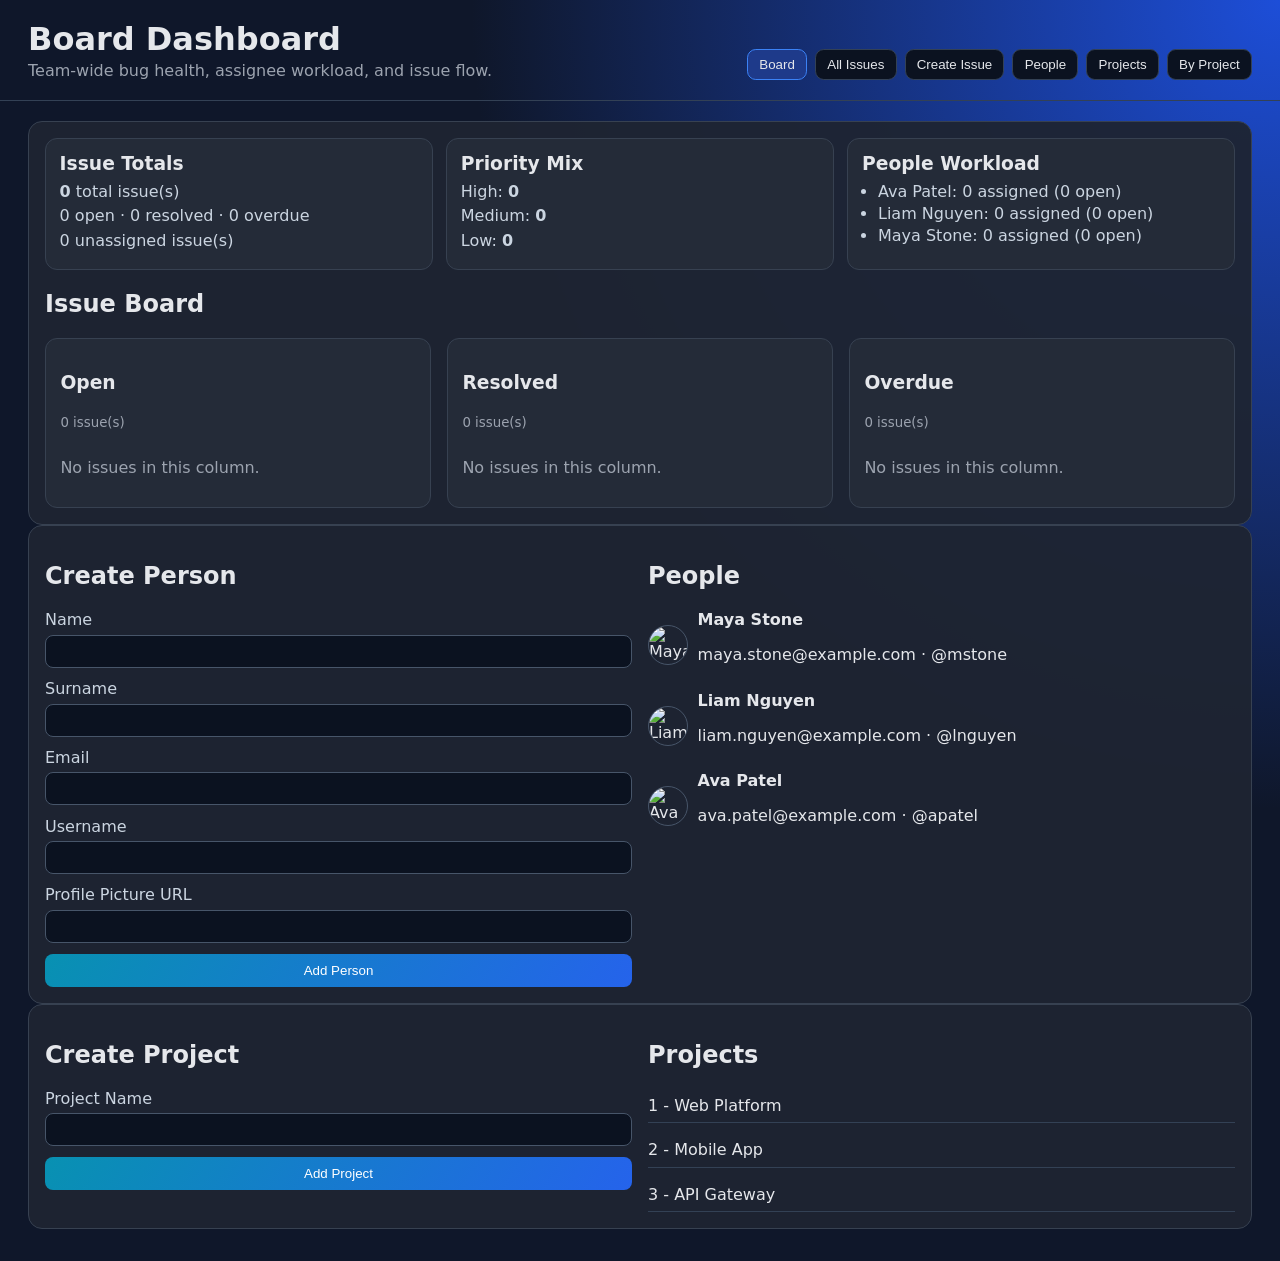
==== index.html @ 68befb99 "Make top bar and board content tab-specific" ====
<!doctype html>
<html lang="en">
<head>
  <meta charset="UTF-8" />
  <meta name="viewport" content="width=device-width, initial-scale=1.0" />
  <title>Kanban Bug Tracker</title>
  <link rel="stylesheet" href="styles.css" />
</head>
<body>
  <header class="topbar">
    <div class="topbar-copy">
      <h1 id="topbarTitle">Board Dashboard</h1>
      <p id="topbarDescription">Team-wide bug health, assignee workload, and issue flow.</p>
    </div>
    <nav>
      <button class="tab-btn active" data-tab="board">Board</button>
      <button class="tab-btn" data-tab="issues">All Issues</button>
      <button class="tab-btn" data-tab="create-issue">Create Issue</button>
      <button class="tab-btn" data-tab="people">People</button>
      <button class="tab-btn" data-tab="projects">Projects</button>
      <button class="tab-btn" data-tab="report">By Project</button>
    </nav>
  </header>

  <main>
    <section id="board" class="tab panel active">
      <div id="boardSummary" class="dashboard-grid"></div>
      <h2>Issue Board</h2>
      <div class="board" id="boardColumns"></div>
    </section>

    <section id="issues" class="tab panel">
      <h2>All Issues</h2>
      <div class="table-wrap">
        <table>
          <thead>
            <tr>
              <th>ID</th><th>Summary</th><th>Project</th><th>Assignee</th><th>Status</th><th>Priority</th><th>Identified</th><th>Actions</th>
            </tr>
          </thead>
          <tbody id="issuesTableBody"></tbody>
        </table>
      </div>
    </section>

    <section id="create-issue" class="tab panel">
      <h2 id="issueFormTitle">Create Issue</h2>
      <form id="issueForm" class="form-grid"></form>
    </section>

    <section id="issue-detail" class="tab panel">
      <div class="row-between">
        <h2>Issue Detail</h2>
        <button id="detailEditBtn">Edit Issue</button>
      </div>
      <dl id="issueDetail" class="details"></dl>
    </section>

    <section id="people" class="tab panel split">
      <div>
        <h2>Create Person</h2>
        <form id="personForm" class="form-grid">
          <label>Name <input name="name" required /></label>
          <label>Surname <input name="surname" required /></label>
          <label>Email <input type="email" name="email" required /></label>
          <label>Username <input name="username" required /></label>
          <label>Profile Picture URL <input name="profilePictureUrl" /></label>
          <button type="submit">Add Person</button>
        </form>
      </div>
      <div>
        <h2>People</h2>
        <ul id="peopleList" class="list"></ul>
      </div>
    </section>

    <section id="projects" class="tab panel split">
      <div>
        <h2>Create Project</h2>
        <form id="projectForm" class="form-grid">
          <label>Project Name <input name="name" required /></label>
          <button type="submit">Add Project</button>
        </form>
      </div>
      <div>
        <h2>Projects</h2>
        <ul id="projectList" class="list plain"></ul>
      </div>
    </section>

    <section id="report" class="tab panel">
      <h2>All Issues by Project</h2>
      <div class="table-wrap">
        <table>
          <thead><tr><th>Project</th><th>Issue Count</th></tr></thead>
          <tbody id="projectReportBody"></tbody>
        </table>
      </div>
    </section>
  </main>

  <script src="app.js"></script>
</body>
</html>
---- styles.css ----
:root {
  --bg: #0f172a;
  --panel: #111827;
  --card: #1f2937;
  --text: #e5e7eb;
  --muted: #9ca3af;
}

* { box-sizing: border-box; }
body {
  margin: 0;
  color: var(--text);
  font-family: Inter, ui-sans-serif, system-ui, -apple-system, sans-serif;
  background: radial-gradient(circle at top right, #1d4ed8, var(--bg) 45%);
}

.topbar {
  display: flex;
  justify-content: space-between;
  gap: 1rem;
  align-items: end;
  padding: 1.25rem 1.75rem;
  border-bottom: 1px solid #334155;
}
.topbar h1 { margin: 0; }
.topbar p { margin: .2rem 0 0; color: var(--muted); }
.topbar-copy { min-height: 60px; }

nav { display: flex; gap: .5rem; flex-wrap: wrap; }
.tab-btn {
  background: #0b1220;
  color: var(--text);
  border: 1px solid #334155;
  border-radius: .55rem;
  padding: .45rem .7rem;
  cursor: pointer;
}
.tab-btn.active { background: #1e3a8a; border-color: #3b82f6; }

main { padding: 1.25rem 1.75rem 2rem; }
.panel {
  display: none;
  background: color-mix(in srgb, var(--panel) 90%, white 5%);
  border: 1px solid #374151;
  border-radius: 14px;
  padding: 1rem;
}
.panel.active { display: block; }

.board {
  display: grid;
  grid-template-columns: repeat(auto-fit, minmax(290px, 1fr));
  gap: 1rem;
}
.dashboard-grid {
  display: grid;
  grid-template-columns: repeat(auto-fit, minmax(250px, 1fr));
  gap: .85rem;
  margin-bottom: 1rem;
}
.dashboard-card {
  background: color-mix(in srgb, var(--panel) 86%, white 8%);
  border: 1px solid #374151;
  border-radius: 12px;
  padding: .85rem;
}
.dashboard-card h3 { margin: 0 0 .5rem; }
.dashboard-card p { margin: .35rem 0; color: #cbd5e1; }
.dashboard-list {
  margin: 0;
  padding-left: 1rem;
  display: grid;
  gap: .2rem;
  color: #cbd5e1;
}
.column {
  background: color-mix(in srgb, var(--panel) 86%, white 8%);
  border: 1px solid #374151;
  border-radius: 12px;
  padding: .9rem;
}
.cards { display: grid; gap: .65rem; margin-top: .7rem; }
.card {
  background: var(--card);
  border: 1px solid #374151;
  border-radius: 10px;
  padding: .65rem;
}
.card h4 { margin: .3rem 0 .45rem; }
.priority { font-size: .75rem; font-weight: 700; letter-spacing: .03em; }
.priority.high { color: #fb7185; }
.priority.medium { color: #facc15; }
.priority.low { color: #4ade80; }

.row-between { display: flex; justify-content: space-between; align-items: center; gap: .75rem; }
button {
  background: linear-gradient(120deg, #0891b2, #2563eb);
  color: white;
  border: 0;
  border-radius: 8px;
  padding: .55rem .85rem;
  cursor: pointer;
}

.form-grid { display: grid; gap: .7rem; }
label { display: grid; gap: .35rem; color: #cbd5e1; }
input, select, textarea {
  width: 100%;
  border-radius: 8px;
  border: 1px solid #475569;
  background: #0b1220;
  color: var(--text);
  padding: .5rem .6rem;
}
textarea { min-height: 90px; }

.table-wrap { overflow: auto; }
table { width: 100%; border-collapse: collapse; min-width: 780px; }
th, td { border-bottom: 1px solid #334155; text-align: left; padding: .55rem .25rem; }
.table-actions { display: flex; gap: .4rem; }
.table-actions button { padding: .35rem .55rem; font-size: .85rem; }

.split { display: grid; grid-template-columns: 1fr 1fr; gap: 1rem; }
.list { list-style: none; margin: 0; padding: 0; display: grid; gap: .65rem; }
.list li { display: flex; align-items: center; gap: .6rem; }
.list img { width: 40px; height: 40px; border-radius: 50%; object-fit: cover; border: 1px solid #475569; }
.list.plain li { border-bottom: 1px solid #334155; padding: .45rem 0; }

.details { display: grid; grid-template-columns: 230px 1fr; gap: .5rem .85rem; }
.details dt { color: var(--muted); }
.details dd { margin: 0; }

@media (max-width: 900px) {
  .split, .details { grid-template-columns: 1fr; }
  .topbar { flex-direction: column; align-items: start; }
}
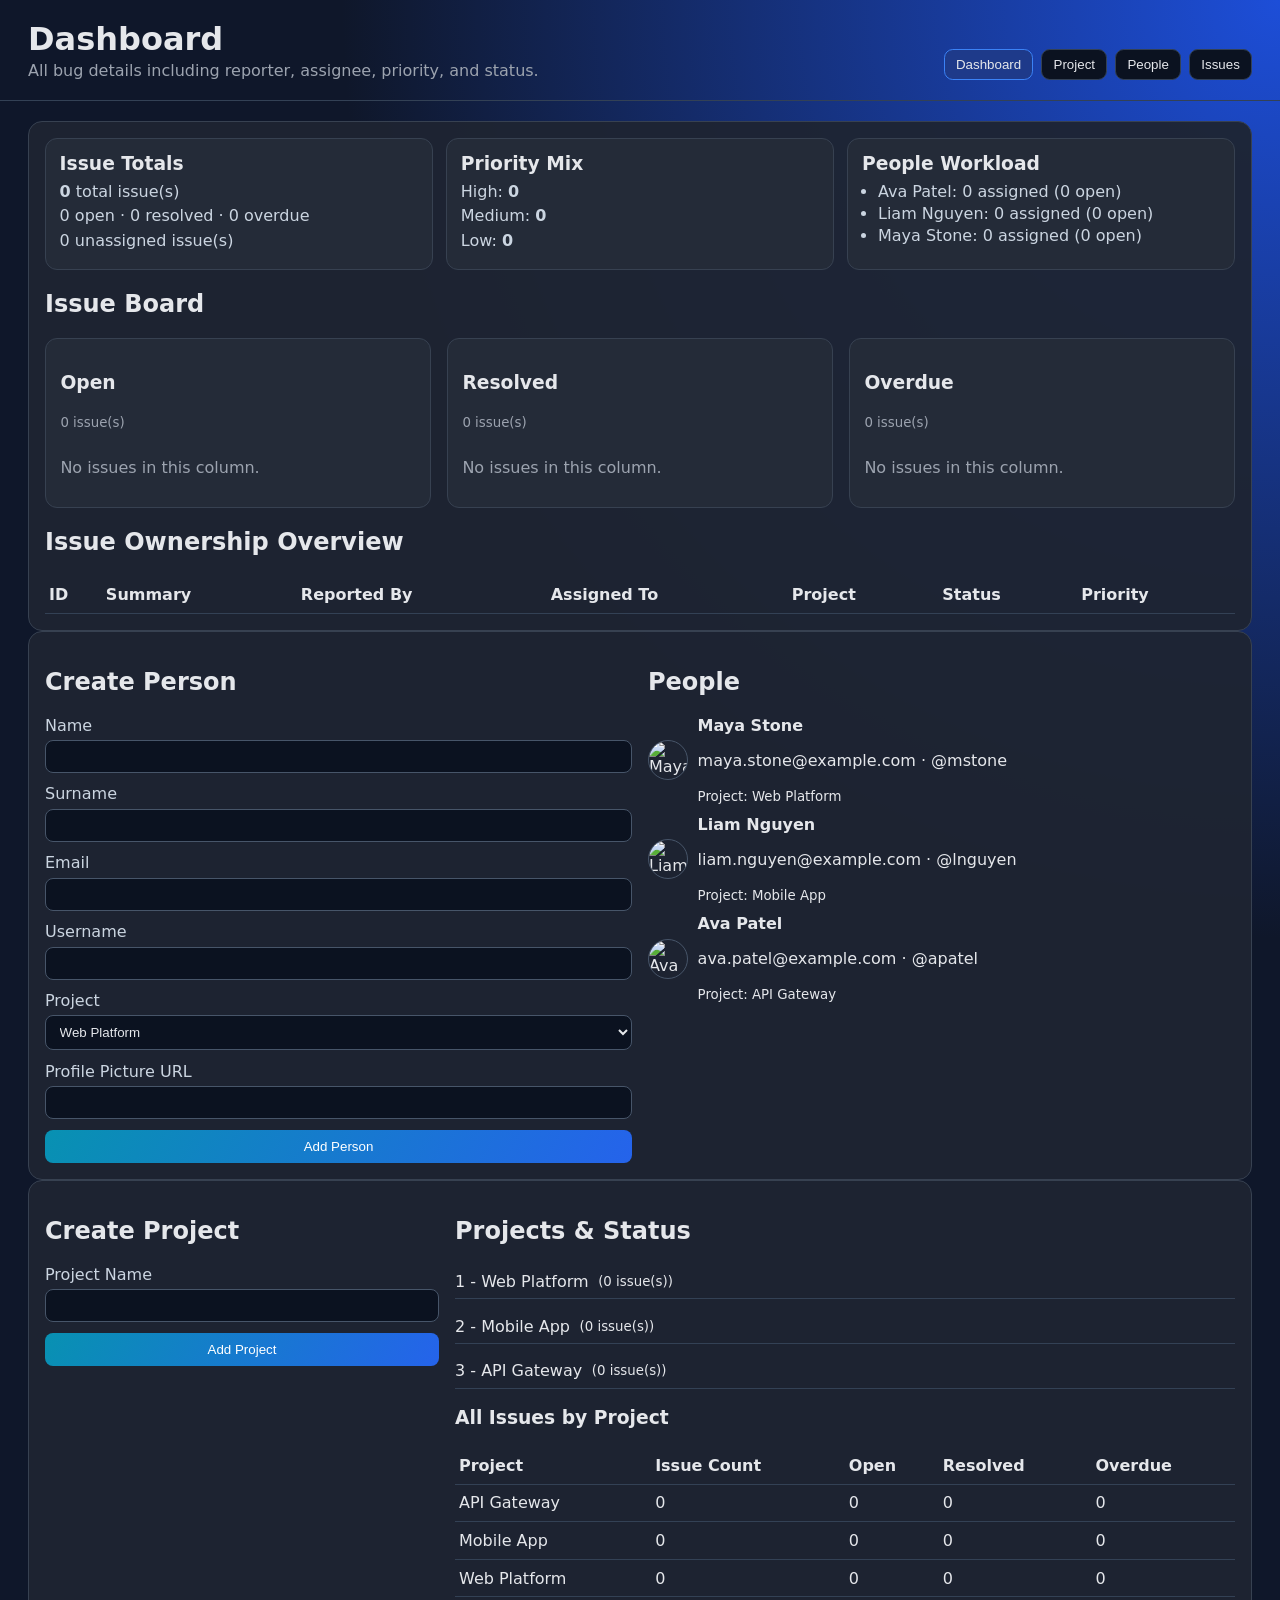
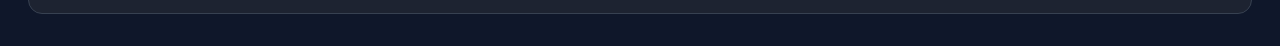
==== commit 887de94d: "Reorganize top navigation into dashboard/project/people/issues views" ====
--- a/index.html
+++ b/index.html
@@ -9,51 +9,64 @@
 <body>
   <header class="topbar">
     <div class="topbar-copy">
-      <h1 id="topbarTitle">Board Dashboard</h1>
-      <p id="topbarDescription">Team-wide bug health, assignee workload, and issue flow.</p>
+      <h1 id="topbarTitle">Dashboard</h1>
+      <p id="topbarDescription">All bug details including reporter, assignee, priority, and status.</p>
     </div>
     <nav>
-      <button class="tab-btn active" data-tab="board">Board</button>
-      <button class="tab-btn" data-tab="issues">All Issues</button>
-      <button class="tab-btn" data-tab="create-issue">Create Issue</button>
+      <button class="tab-btn active" data-tab="dashboard">Dashboard</button>
+      <button class="tab-btn" data-tab="project">Project</button>
       <button class="tab-btn" data-tab="people">People</button>
-      <button class="tab-btn" data-tab="projects">Projects</button>
-      <button class="tab-btn" data-tab="report">By Project</button>
+      <button class="tab-btn" data-tab="issues">Issues</button>
     </nav>
   </header>
 
   <main>
-    <section id="board" class="tab panel active">
+    <section id="dashboard" class="tab panel active">
       <div id="boardSummary" class="dashboard-grid"></div>
       <h2>Issue Board</h2>
       <div class="board" id="boardColumns"></div>
-    </section>
-
-    <section id="issues" class="tab panel">
-      <h2>All Issues</h2>
+      <h2>Issue Ownership Overview</h2>
       <div class="table-wrap">
         <table>
           <thead>
             <tr>
-              <th>ID</th><th>Summary</th><th>Project</th><th>Assignee</th><th>Status</th><th>Priority</th><th>Identified</th><th>Actions</th>
+              <th>ID</th><th>Summary</th><th>Reported By</th><th>Assigned To</th><th>Project</th><th>Status</th><th>Priority</th>
+            </tr>
+          </thead>
+          <tbody id="dashboardIssueBody"></tbody>
+        </table>
+      </div>
+    </section>
+
+    <section id="issues" class="tab panel">
+      <div class="row-between">
+        <h2>Issues</h2>
+        <button id="createIssueBtn" type="button">Create New Issue</button>
+      </div>
+      <div id="issueAnalytics" class="dashboard-grid"></div>
+      <div class="table-wrap">
+        <table>
+          <thead>
+            <tr>
+              <th>ID</th><th>Summary</th><th>Reported By</th><th>Project</th><th>Assignee</th><th>Status</th><th>Priority</th><th>Identified</th><th>Actions</th>
             </tr>
           </thead>
           <tbody id="issuesTableBody"></tbody>
         </table>
       </div>
-    </section>
-
-    <section id="create-issue" class="tab panel">
-      <h2 id="issueFormTitle">Create Issue</h2>
-      <form id="issueForm" class="form-grid"></form>
-    </section>
-
-    <section id="issue-detail" class="tab panel">
-      <div class="row-between">
-        <h2>Issue Detail</h2>
-        <button id="detailEditBtn">Edit Issue</button>
+      <div class="split" style="margin-top:1rem;">
+        <div>
+          <h3 id="issueFormTitle">Create Issue</h3>
+          <form id="issueForm" class="form-grid"></form>
+        </div>
+        <div>
+          <div class="row-between">
+            <h3>Issue Detail</h3>
+            <button id="detailEditBtn" type="button">Edit Issue</button>
+          </div>
+          <dl id="issueDetail" class="details"></dl>
+        </div>
       </div>
-      <dl id="issueDetail" class="details"></dl>
     </section>
 
     <section id="people" class="tab panel split">
@@ -64,6 +77,9 @@
           <label>Surname <input name="surname" required /></label>
           <label>Email <input type="email" name="email" required /></label>
           <label>Username <input name="username" required /></label>
+          <label>Project
+            <select name="projectId" id="personProjectSelect" required></select>
+          </label>
           <label>Profile Picture URL <input name="profilePictureUrl" /></label>
           <button type="submit">Add Person</button>
         </form>
@@ -74,7 +90,7 @@
       </div>
     </section>
 
-    <section id="projects" class="tab panel split">
+    <section id="project" class="tab panel split">
       <div>
         <h2>Create Project</h2>
         <form id="projectForm" class="form-grid">
@@ -83,18 +99,15 @@
         </form>
       </div>
       <div>
-        <h2>Projects</h2>
+        <h2>Projects & Status</h2>
         <ul id="projectList" class="list plain"></ul>
-      </div>
-    </section>
-
-    <section id="report" class="tab panel">
-      <h2>All Issues by Project</h2>
-      <div class="table-wrap">
-        <table>
-          <thead><tr><th>Project</th><th>Issue Count</th></tr></thead>
-          <tbody id="projectReportBody"></tbody>
-        </table>
+        <h3>All Issues by Project</h3>
+        <div class="table-wrap">
+          <table>
+            <thead><tr><th>Project</th><th>Issue Count</th><th>Open</th><th>Resolved</th><th>Overdue</th></tr></thead>
+            <tbody id="projectReportBody"></tbody>
+          </table>
+        </div>
       </div>
     </section>
   </main>
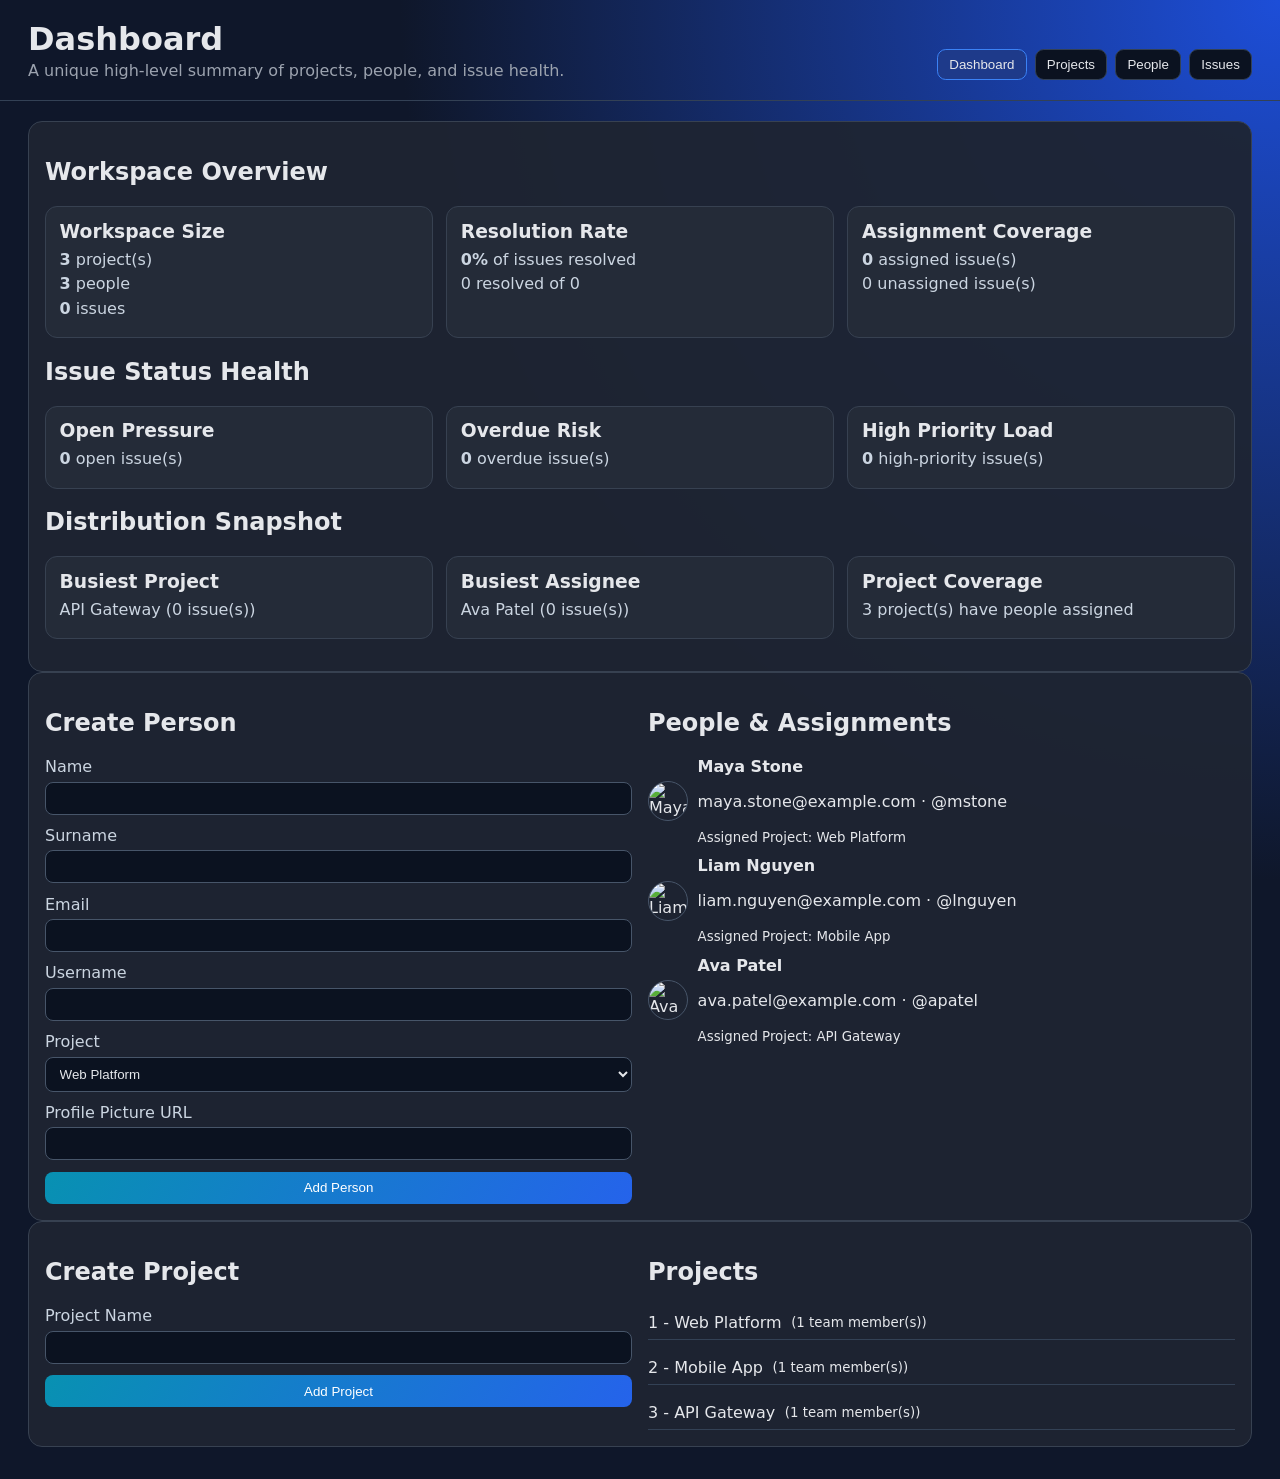
==== commit bc377beb: "Refactor app into unique tab-specific workflows" ====
--- a/index.html
+++ b/index.html
@@ -10,11 +10,11 @@
   <header class="topbar">
     <div class="topbar-copy">
       <h1 id="topbarTitle">Dashboard</h1>
-      <p id="topbarDescription">All bug details including reporter, assignee, priority, and status.</p>
+      <p id="topbarDescription">A unique high-level summary of projects, people, and issue health.</p>
     </div>
     <nav>
       <button class="tab-btn active" data-tab="dashboard">Dashboard</button>
-      <button class="tab-btn" data-tab="project">Project</button>
+      <button class="tab-btn" data-tab="project">Projects</button>
       <button class="tab-btn" data-tab="people">People</button>
       <button class="tab-btn" data-tab="issues">Issues</button>
     </nav>
@@ -22,20 +22,12 @@
 
   <main>
     <section id="dashboard" class="tab panel active">
-      <div id="boardSummary" class="dashboard-grid"></div>
-      <h2>Issue Board</h2>
-      <div class="board" id="boardColumns"></div>
-      <h2>Issue Ownership Overview</h2>
-      <div class="table-wrap">
-        <table>
-          <thead>
-            <tr>
-              <th>ID</th><th>Summary</th><th>Reported By</th><th>Assigned To</th><th>Project</th><th>Status</th><th>Priority</th>
-            </tr>
-          </thead>
-          <tbody id="dashboardIssueBody"></tbody>
-        </table>
-      </div>
+      <h2>Workspace Overview</h2>
+      <div id="dashboardOverview" class="dashboard-grid"></div>
+      <h2>Issue Status Health</h2>
+      <div id="dashboardStatusHealth" class="dashboard-grid"></div>
+      <h2>Distribution Snapshot</h2>
+      <div id="dashboardDistribution" class="dashboard-grid"></div>
     </section>
 
     <section id="issues" class="tab panel">
@@ -43,7 +35,6 @@
         <h2>Issues</h2>
         <button id="createIssueBtn" type="button">Create New Issue</button>
       </div>
-      <div id="issueAnalytics" class="dashboard-grid"></div>
       <div class="table-wrap">
         <table>
           <thead>
@@ -85,7 +76,7 @@
         </form>
       </div>
       <div>
-        <h2>People</h2>
+        <h2>People & Assignments</h2>
         <ul id="peopleList" class="list"></ul>
       </div>
     </section>
@@ -99,15 +90,8 @@
         </form>
       </div>
       <div>
-        <h2>Projects & Status</h2>
+        <h2>Projects</h2>
         <ul id="projectList" class="list plain"></ul>
-        <h3>All Issues by Project</h3>
-        <div class="table-wrap">
-          <table>
-            <thead><tr><th>Project</th><th>Issue Count</th><th>Open</th><th>Resolved</th><th>Overdue</th></tr></thead>
-            <tbody id="projectReportBody"></tbody>
-          </table>
-        </div>
       </div>
     </section>
   </main>
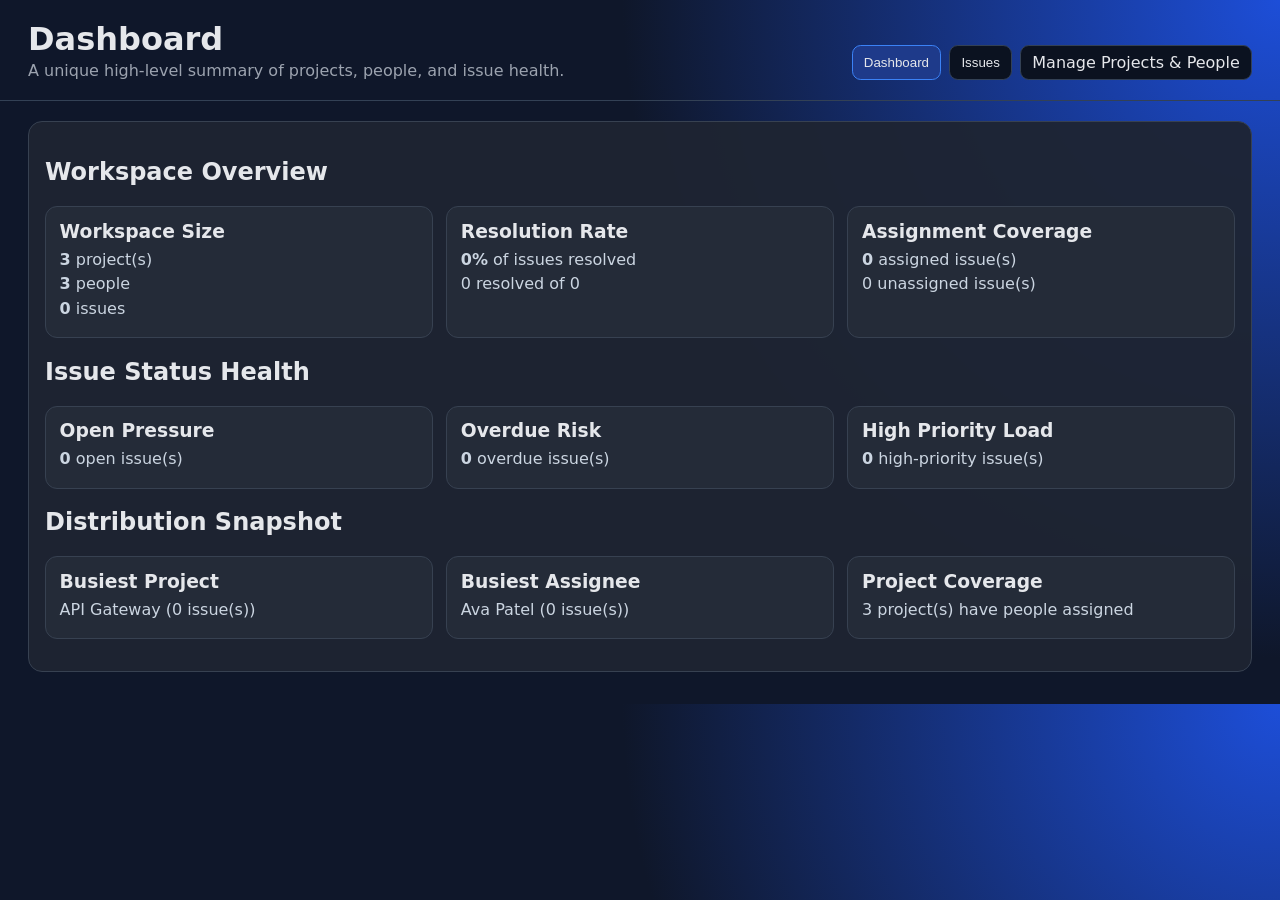
==== commit ab4301dd: "Add dedicated page for project and people creation" ====
--- a/index.html
+++ b/index.html
@@ -14,9 +14,8 @@
     </div>
     <nav>
       <button class="tab-btn active" data-tab="dashboard">Dashboard</button>
-      <button class="tab-btn" data-tab="project">Projects</button>
-      <button class="tab-btn" data-tab="people">People</button>
       <button class="tab-btn" data-tab="issues">Issues</button>
+      <a class="tab-link" href="manage.html">Manage Projects &amp; People</a>
     </nav>
   </header>
 
@@ -59,41 +58,6 @@
         </div>
       </div>
     </section>
-
-    <section id="people" class="tab panel split">
-      <div>
-        <h2>Create Person</h2>
-        <form id="personForm" class="form-grid">
-          <label>Name <input name="name" required /></label>
-          <label>Surname <input name="surname" required /></label>
-          <label>Email <input type="email" name="email" required /></label>
-          <label>Username <input name="username" required /></label>
-          <label>Project
-            <select name="projectId" id="personProjectSelect" required></select>
-          </label>
-          <label>Profile Picture URL <input name="profilePictureUrl" /></label>
-          <button type="submit">Add Person</button>
-        </form>
-      </div>
-      <div>
-        <h2>People & Assignments</h2>
-        <ul id="peopleList" class="list"></ul>
-      </div>
-    </section>
-
-    <section id="project" class="tab panel split">
-      <div>
-        <h2>Create Project</h2>
-        <form id="projectForm" class="form-grid">
-          <label>Project Name <input name="name" required /></label>
-          <button type="submit">Add Project</button>
-        </form>
-      </div>
-      <div>
-        <h2>Projects</h2>
-        <ul id="projectList" class="list plain"></ul>
-      </div>
-    </section>
   </main>
 
   <script src="app.js"></script>
--- a/styles.css
+++ b/styles.css
@@ -37,6 +37,18 @@
 }
 .tab-btn.active { background: #1e3a8a; border-color: #3b82f6; }
 
+
+.tab-link {
+  display: inline-flex;
+  align-items: center;
+  text-decoration: none;
+  background: #0b1220;
+  color: var(--text);
+  border: 1px solid #334155;
+  border-radius: .55rem;
+  padding: .45rem .7rem;
+}
+.tab-link:hover { border-color: #3b82f6; }
 main { padding: 1.25rem 1.75rem 2rem; }
 .panel {
   display: none;
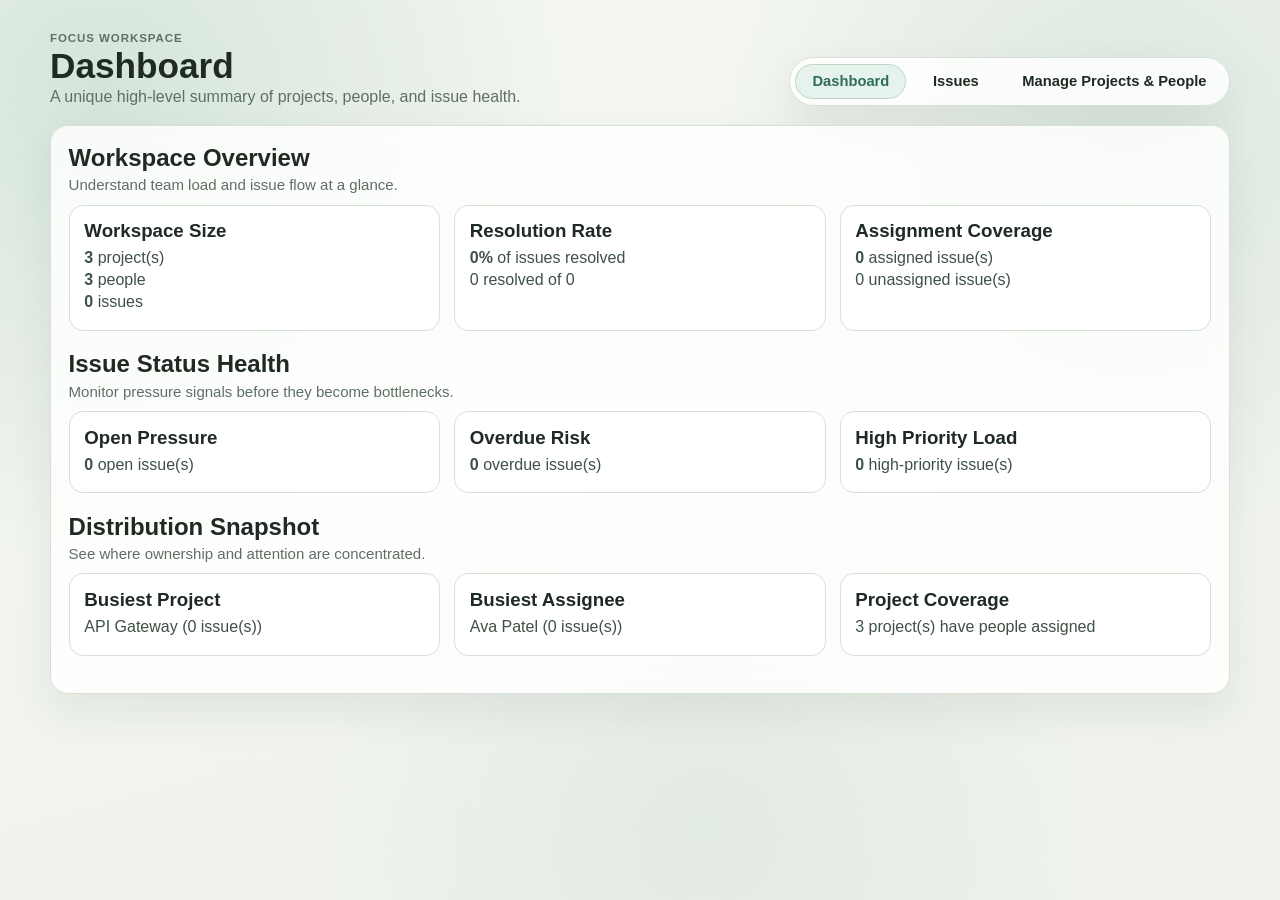
==== commit 3eb88c45: "Refactor UI with zen theme and modern issue filtering UX" ====
--- a/index.html
+++ b/index.html
@@ -7,33 +7,78 @@
   <link rel="stylesheet" href="styles.css" />
 </head>
 <body>
-  <header class="topbar">
+  <div class="bg-glow" aria-hidden="true"></div>
+
+  <header class="topbar shell">
     <div class="topbar-copy">
+      <p class="eyebrow">Focus Workspace</p>
       <h1 id="topbarTitle">Dashboard</h1>
       <p id="topbarDescription">A unique high-level summary of projects, people, and issue health.</p>
     </div>
-    <nav>
+    <nav class="tab-nav" aria-label="Primary">
       <button class="tab-btn active" data-tab="dashboard">Dashboard</button>
       <button class="tab-btn" data-tab="issues">Issues</button>
       <a class="tab-link" href="manage.html">Manage Projects &amp; People</a>
     </nav>
   </header>
 
-  <main>
+  <main class="shell stack-lg">
     <section id="dashboard" class="tab panel active">
-      <h2>Workspace Overview</h2>
+      <div class="section-head">
+        <h2>Workspace Overview</h2>
+        <p>Understand team load and issue flow at a glance.</p>
+      </div>
       <div id="dashboardOverview" class="dashboard-grid"></div>
-      <h2>Issue Status Health</h2>
+
+      <div class="section-head">
+        <h2>Issue Status Health</h2>
+        <p>Monitor pressure signals before they become bottlenecks.</p>
+      </div>
       <div id="dashboardStatusHealth" class="dashboard-grid"></div>
-      <h2>Distribution Snapshot</h2>
+
+      <div class="section-head">
+        <h2>Distribution Snapshot</h2>
+        <p>See where ownership and attention are concentrated.</p>
+      </div>
       <div id="dashboardDistribution" class="dashboard-grid"></div>
     </section>
 
     <section id="issues" class="tab panel">
-      <div class="row-between">
-        <h2>Issues</h2>
+      <div class="row-between wrap">
+        <div>
+          <h2>Issues</h2>
+          <p class="subtle">Find, update, and resolve issues without leaving context.</p>
+        </div>
         <button id="createIssueBtn" type="button">Create New Issue</button>
       </div>
+
+      <div class="toolbar" aria-label="Issue filters">
+        <label>
+          Search
+          <input id="issueSearchInput" type="search" placeholder="Search summary, project, reporter..." />
+        </label>
+        <label>
+          Status
+          <select id="issueStatusFilter">
+            <option value="all">All statuses</option>
+            <option value="open">Open</option>
+            <option value="resolved">Resolved</option>
+            <option value="overdue">Overdue</option>
+          </select>
+        </label>
+        <label>
+          Priority
+          <select id="issuePriorityFilter">
+            <option value="all">All priorities</option>
+            <option value="high">High</option>
+            <option value="medium">Medium</option>
+            <option value="low">Low</option>
+          </select>
+        </label>
+      </div>
+
+      <p id="issuesSummary" class="subtle" aria-live="polite"></p>
+
       <div class="table-wrap">
         <table>
           <thead>
@@ -44,12 +89,13 @@
           <tbody id="issuesTableBody"></tbody>
         </table>
       </div>
-      <div class="split" style="margin-top:1rem;">
-        <div>
+
+      <div class="split mt-lg">
+        <div class="subpanel">
           <h3 id="issueFormTitle">Create Issue</h3>
           <form id="issueForm" class="form-grid"></form>
         </div>
-        <div>
+        <div class="subpanel">
           <div class="row-between">
             <h3>Issue Detail</h3>
             <button id="detailEditBtn" type="button">Edit Issue</button>
--- a/styles.css
+++ b/styles.css
@@ -1,148 +1,322 @@
 :root {
-  --bg: #0f172a;
-  --panel: #111827;
-  --card: #1f2937;
-  --text: #e5e7eb;
-  --muted: #9ca3af;
+  --bg: #f5f7f2;
+  --bg-alt: #eef2eb;
+  --panel: rgba(255, 255, 255, 0.84);
+  --card: rgba(255, 255, 255, 0.9);
+  --text: #1f2a22;
+  --muted: #5f6f63;
+  --line: #d6e0d5;
+  --accent: #4a8f75;
+  --accent-deep: #2f6d58;
+  --accent-soft: #e6f2ec;
+  --danger: #b55252;
+  --warning: #b5842b;
+  --ok: #4a8f75;
+  --shadow: 0 18px 40px rgba(38, 64, 49, 0.08);
 }
 
 * { box-sizing: border-box; }
+
 body {
   margin: 0;
+  min-height: 100vh;
   color: var(--text);
-  font-family: Inter, ui-sans-serif, system-ui, -apple-system, sans-serif;
-  background: radial-gradient(circle at top right, #1d4ed8, var(--bg) 45%);
+  font-family: Inter, "Segoe UI", Roboto, sans-serif;
+  background: linear-gradient(165deg, var(--bg), var(--bg-alt));
+}
+
+.bg-glow {
+  position: fixed;
+  inset: 0;
+  pointer-events: none;
+  background:
+    radial-gradient(circle at 8% 10%, rgba(85, 157, 129, 0.2), transparent 33%),
+    radial-gradient(circle at 88% 15%, rgba(118, 171, 150, 0.18), transparent 30%),
+    radial-gradient(circle at 55% 92%, rgba(163, 196, 178, 0.16), transparent 35%);
+  z-index: -1;
+}
+
+.shell {
+  width: min(1180px, 94vw);
+  margin: 0 auto;
+}
+
+.stack-lg { display: grid; gap: 1.2rem; }
+.mt-lg { margin-top: 1.2rem; }
+.wrap { flex-wrap: wrap; }
+
+.eyebrow {
+  margin: 0;
+  text-transform: uppercase;
+  letter-spacing: 0.08em;
+  font-size: 0.72rem;
+  font-weight: 700;
+  color: var(--accent-deep);
 }
 
 .topbar {
   display: flex;
   justify-content: space-between;
   gap: 1rem;
-  align-items: end;
-  padding: 1.25rem 1.75rem;
-  border-bottom: 1px solid #334155;
-}
-.topbar h1 { margin: 0; }
-.topbar p { margin: .2rem 0 0; color: var(--muted); }
-.topbar-copy { min-height: 60px; }
-
-nav { display: flex; gap: .5rem; flex-wrap: wrap; }
-.tab-btn {
-  background: #0b1220;
+  align-items: flex-end;
+  padding: 2rem 0 1.2rem;
+}
+
+.topbar h1 {
+  margin: 0.12rem 0;
+  font-size: clamp(1.7rem, 3vw, 2.2rem);
+}
+
+.topbar p {
+  margin: 0;
+  color: var(--muted);
+}
+
+.tab-nav {
+  display: flex;
+  gap: 0.6rem;
+  flex-wrap: wrap;
+  background: var(--panel);
+  border: 1px solid var(--line);
+  border-radius: 999px;
+  padding: 0.35rem;
+  box-shadow: var(--shadow);
+  backdrop-filter: blur(10px);
+}
+
+.tab-btn,
+.tab-link {
+  border: 1px solid transparent;
+  border-radius: 999px;
+  padding: 0.55rem 1rem;
+  font-size: 0.92rem;
+  font-weight: 600;
+  text-decoration: none;
   color: var(--text);
-  border: 1px solid #334155;
-  border-radius: .55rem;
-  padding: .45rem .7rem;
+  background: transparent;
   cursor: pointer;
-}
-.tab-btn.active { background: #1e3a8a; border-color: #3b82f6; }
-
-
-.tab-link {
+  transition: all 140ms ease;
+}
+
+.tab-btn.active,
+.tab-link:hover,
+.tab-btn:hover {
+  background: var(--accent-soft);
+  border-color: #bdd4c8;
+  color: var(--accent-deep);
+}
+
+.panel {
+  display: none;
+  border: 1px solid var(--line);
+  border-radius: 18px;
+  padding: 1.1rem;
+  background: var(--panel);
+  box-shadow: var(--shadow);
+  backdrop-filter: blur(10px);
+}
+
+.panel.active { display: block; }
+
+.section-head {
+  margin-bottom: 0.7rem;
+}
+
+.section-head h2,
+h2,
+h3 {
+  margin: 0;
+}
+
+.section-head p,
+.subtle {
+  margin: 0.3rem 0 0;
+  color: var(--muted);
+  font-size: 0.94rem;
+}
+
+.dashboard-grid {
+  display: grid;
+  grid-template-columns: repeat(auto-fit, minmax(220px, 1fr));
+  gap: 0.85rem;
+  margin-bottom: 1.2rem;
+}
+
+.dashboard-card,
+.subpanel {
+  background: var(--card);
+  border: 1px solid var(--line);
+  border-radius: 14px;
+  padding: 0.92rem;
+}
+
+.dashboard-card h3 { margin-bottom: 0.45rem; }
+.dashboard-card p { margin: 0.24rem 0; color: #3f5145; }
+
+.row-between {
+  display: flex;
+  justify-content: space-between;
+  align-items: center;
+  gap: 0.75rem;
+}
+
+.toolbar {
+  margin-top: 1rem;
+  display: grid;
+  gap: 0.75rem;
+  grid-template-columns: 2fr 1fr 1fr;
+}
+
+button {
+  background: linear-gradient(120deg, var(--accent), var(--accent-deep));
+  color: #f6fbf8;
+  border: 0;
+  border-radius: 10px;
+  padding: 0.58rem 0.92rem;
+  font-weight: 600;
+  cursor: pointer;
+  transition: transform 120ms ease, filter 120ms ease;
+}
+
+button:hover { filter: brightness(1.03); }
+button:active { transform: translateY(1px); }
+
+.form-grid { display: grid; gap: 0.72rem; }
+
+label {
+  display: grid;
+  gap: 0.35rem;
+  color: #4a5d51;
+  font-size: 0.92rem;
+}
+
+input,
+select,
+textarea {
+  width: 100%;
+  border-radius: 10px;
+  border: 1px solid #c7d5cb;
+  background: #fcfdfa;
+  color: var(--text);
+  padding: 0.55rem 0.64rem;
+  font: inherit;
+}
+
+input:focus,
+select:focus,
+textarea:focus,
+button:focus,
+.tab-btn:focus,
+.tab-link:focus {
+  outline: 2px solid #9cc3b0;
+  outline-offset: 2px;
+}
+
+textarea { min-height: 94px; }
+
+.table-wrap {
+  overflow: auto;
+  border: 1px solid var(--line);
+  border-radius: 14px;
+  margin-top: 0.55rem;
+  background: rgba(255, 255, 255, 0.85);
+}
+
+table { width: 100%; border-collapse: collapse; min-width: 860px; }
+
+th,
+td {
+  border-bottom: 1px solid #dce6dd;
+  text-align: left;
+  padding: 0.6rem 0.45rem;
+  vertical-align: top;
+}
+
+th {
+  color: #4d6154;
+  font-size: 0.82rem;
+  text-transform: uppercase;
+  letter-spacing: 0.04em;
+}
+
+.table-actions button {
+  padding: 0.37rem 0.6rem;
+  font-size: 0.84rem;
+}
+
+.badge {
   display: inline-flex;
   align-items: center;
-  text-decoration: none;
-  background: #0b1220;
-  color: var(--text);
-  border: 1px solid #334155;
-  border-radius: .55rem;
-  padding: .45rem .7rem;
-}
-.tab-link:hover { border-color: #3b82f6; }
-main { padding: 1.25rem 1.75rem 2rem; }
-.panel {
-  display: none;
-  background: color-mix(in srgb, var(--panel) 90%, white 5%);
-  border: 1px solid #374151;
-  border-radius: 14px;
-  padding: 1rem;
-}
-.panel.active { display: block; }
-
-.board {
-  display: grid;
-  grid-template-columns: repeat(auto-fit, minmax(290px, 1fr));
+  border-radius: 999px;
+  padding: 0.17rem 0.55rem;
+  font-size: 0.74rem;
+  font-weight: 700;
+  text-transform: uppercase;
+  letter-spacing: 0.03em;
+}
+
+.badge.status-open { background: #f5edd8; color: #8c6722; }
+.badge.status-resolved { background: #e3f3ea; color: #2f7058; }
+.badge.status-overdue { background: #f8e3e3; color: #9d4545; }
+.badge.priority-high { background: #f8e3e3; color: var(--danger); }
+.badge.priority-medium { background: #f5edd8; color: var(--warning); }
+.badge.priority-low { background: #e3f3ea; color: var(--ok); }
+
+.split {
+  display: grid;
+  grid-template-columns: 1fr 1fr;
   gap: 1rem;
 }
-.dashboard-grid {
-  display: grid;
-  grid-template-columns: repeat(auto-fit, minmax(250px, 1fr));
-  gap: .85rem;
-  margin-bottom: 1rem;
-}
-.dashboard-card {
-  background: color-mix(in srgb, var(--panel) 86%, white 8%);
-  border: 1px solid #374151;
-  border-radius: 12px;
-  padding: .85rem;
-}
-.dashboard-card h3 { margin: 0 0 .5rem; }
-.dashboard-card p { margin: .35rem 0; color: #cbd5e1; }
-.dashboard-list {
-  margin: 0;
-  padding-left: 1rem;
-  display: grid;
-  gap: .2rem;
-  color: #cbd5e1;
-}
-.column {
-  background: color-mix(in srgb, var(--panel) 86%, white 8%);
-  border: 1px solid #374151;
-  border-radius: 12px;
-  padding: .9rem;
-}
-.cards { display: grid; gap: .65rem; margin-top: .7rem; }
-.card {
-  background: var(--card);
-  border: 1px solid #374151;
+
+.list {
+  list-style: none;
+  margin: 0;
+  padding: 0;
+  display: grid;
+  gap: 0.68rem;
+}
+
+.list li {
+  display: flex;
+  align-items: center;
+  gap: 0.62rem;
+  border: 1px solid #dce6dd;
   border-radius: 10px;
-  padding: .65rem;
-}
-.card h4 { margin: .3rem 0 .45rem; }
-.priority { font-size: .75rem; font-weight: 700; letter-spacing: .03em; }
-.priority.high { color: #fb7185; }
-.priority.medium { color: #facc15; }
-.priority.low { color: #4ade80; }
-
-.row-between { display: flex; justify-content: space-between; align-items: center; gap: .75rem; }
-button {
-  background: linear-gradient(120deg, #0891b2, #2563eb);
-  color: white;
-  border: 0;
+  padding: 0.5rem;
+  background: rgba(255, 255, 255, 0.75);
+}
+
+.list img {
+  width: 40px;
+  height: 40px;
+  border-radius: 50%;
+  object-fit: cover;
+  border: 1px solid #bfd0c5;
+}
+
+.list.plain li {
   border-radius: 8px;
-  padding: .55rem .85rem;
-  cursor: pointer;
-}
-
-.form-grid { display: grid; gap: .7rem; }
-label { display: grid; gap: .35rem; color: #cbd5e1; }
-input, select, textarea {
-  width: 100%;
-  border-radius: 8px;
-  border: 1px solid #475569;
-  background: #0b1220;
-  color: var(--text);
-  padding: .5rem .6rem;
-}
-textarea { min-height: 90px; }
-
-.table-wrap { overflow: auto; }
-table { width: 100%; border-collapse: collapse; min-width: 780px; }
-th, td { border-bottom: 1px solid #334155; text-align: left; padding: .55rem .25rem; }
-.table-actions { display: flex; gap: .4rem; }
-.table-actions button { padding: .35rem .55rem; font-size: .85rem; }
-
-.split { display: grid; grid-template-columns: 1fr 1fr; gap: 1rem; }
-.list { list-style: none; margin: 0; padding: 0; display: grid; gap: .65rem; }
-.list li { display: flex; align-items: center; gap: .6rem; }
-.list img { width: 40px; height: 40px; border-radius: 50%; object-fit: cover; border: 1px solid #475569; }
-.list.plain li { border-bottom: 1px solid #334155; padding: .45rem 0; }
-
-.details { display: grid; grid-template-columns: 230px 1fr; gap: .5rem .85rem; }
+}
+
+.details {
+  display: grid;
+  grid-template-columns: 210px 1fr;
+  gap: 0.45rem 0.7rem;
+  margin: 0;
+}
+
 .details dt { color: var(--muted); }
 .details dd { margin: 0; }
 
-@media (max-width: 900px) {
-  .split, .details { grid-template-columns: 1fr; }
-  .topbar { flex-direction: column; align-items: start; }
-}
+@media (max-width: 960px) {
+  .split,
+  .details,
+  .toolbar {
+    grid-template-columns: 1fr;
+  }
+
+  .topbar {
+    flex-direction: column;
+    align-items: flex-start;
+  }
+}
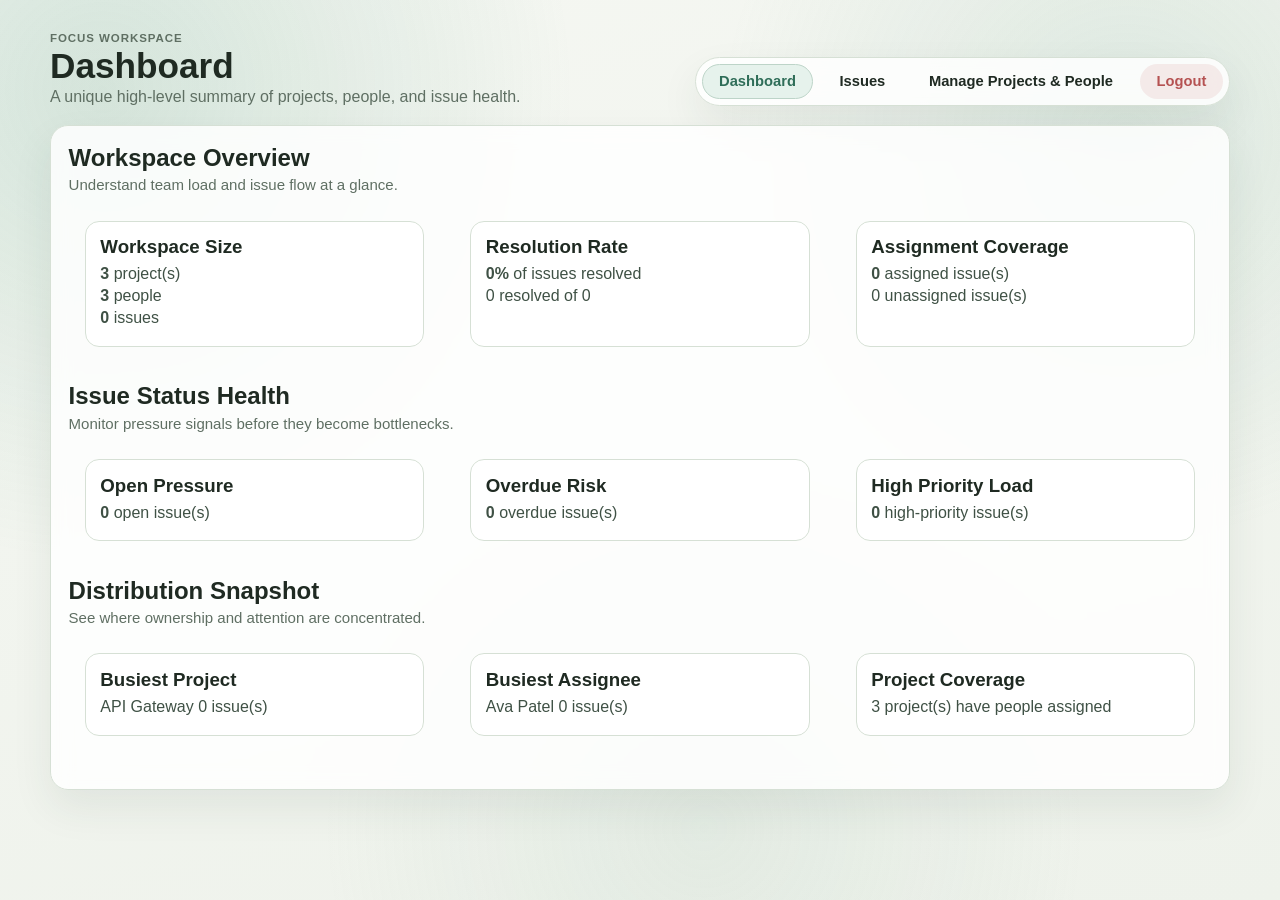
==== commit 2e2699a4: "Update" ====
--- a/index.html
+++ b/index.html
@@ -10,17 +10,25 @@
   <div class="bg-glow" aria-hidden="true"></div>
 
   <header class="topbar shell">
+  <div class="topbar-left">
     <div class="topbar-copy">
       <p class="eyebrow">Focus Workspace</p>
       <h1 id="topbarTitle">Dashboard</h1>
       <p id="topbarDescription">A unique high-level summary of projects, people, and issue health.</p>
     </div>
-    <nav class="tab-nav" aria-label="Primary">
-      <button class="tab-btn active" data-tab="dashboard">Dashboard</button>
-      <button class="tab-btn" data-tab="issues">Issues</button>
-      <a class="tab-link" href="manage.html">Manage Projects &amp; People</a>
-    </nav>
-  </header>
+    <div class="user-badge" id="userBadge" style="display: none;">
+      <span class="user-avatar">👤</span>
+      <span class="user-name" id="currentUsername"></span>
+    </div>
+  </div>
+  <nav class="tab-nav" aria-label="Primary">
+    <button class="tab-btn active" data-tab="dashboard">Dashboard</button>
+    <button class="tab-btn" data-tab="issues">Issues</button>
+    <a class="tab-link" href="manage.html">Manage Projects &amp; People</a>
+    <button class="tab-btn logout-btn" id="logoutBtn"> Logout </button>
+  </nav>
+</header>
+   
 
   <main class="shell stack-lg">
     <section id="dashboard" class="tab panel active">
@@ -107,5 +115,30 @@
   </main>
 
   <script src="app.js"></script>
+
+  <script src="auth.js"></script>
+<script>
+  (function() {
+    if (!isAuthenticated()) {
+      localStorage.setItem('redirectAfterLogin', 'index.html');
+      window.location.href = 'login.html';
+      return;
+    }
+    
+    const user = getCurrentUser();
+    if (user) {
+      const userBadge = document.getElementById('userBadge');
+      const usernameSpan = document.getElementById('currentUsername');
+      if (userBadge) userBadge.style.display = 'flex';
+      if (usernameSpan) usernameSpan.textContent = user.username;
+    }
+    
+    const logoutBtn = document.getElementById('logoutBtn');
+    if (logoutBtn) {
+      logoutBtn.addEventListener('click', logout);
+    }
+  })();
+</script>
+
 </body>
 </html>
--- a/styles.css
+++ b/styles.css
@@ -86,6 +86,9 @@
 
 .tab-btn,
 .tab-link {
+  display: inline-flex;
+  align-items: center;
+  justify-content: center;
   border: 1px solid transparent;
   border-radius: 999px;
   padding: 0.55rem 1rem;
@@ -116,7 +119,7 @@
   backdrop-filter: blur(10px);
 }
 
-.panel.active { display: block; }
+.panel.active { display: grid;}
 
 .section-head {
   margin-bottom: 0.7rem;
@@ -148,6 +151,7 @@
   border: 1px solid var(--line);
   border-radius: 14px;
   padding: 0.92rem;
+  margin: 1rem;
 }
 
 .dashboard-card h3 { margin-bottom: 0.45rem; }
@@ -264,7 +268,7 @@
 
 .split {
   display: grid;
-  grid-template-columns: 1fr 1fr;
+  grid-template-columns: repeat(auto-fit, minmax(250px, 1fr));
   gap: 1rem;
 }
 
@@ -286,6 +290,16 @@
   background: rgba(255, 255, 255, 0.75);
 }
 
+.list li > div {
+  min-width: 0;
+}
+
+.list p,
+.list small,
+.list strong {
+  overflow-wrap: anywhere;
+}
+
 .list img {
   width: 40px;
   height: 40px;
@@ -320,3 +334,336 @@
     align-items: flex-start;
   }
 }
+
+@media (max-width: 700px) {
+  .shell {
+    width: min(100%, 100vw - 1.5rem);
+  }
+
+  .panel {
+    border-radius: 14px;
+    padding: 0.9rem;
+  }
+
+  .topbar {
+    padding: 1.25rem 0 0.9rem;
+  }
+
+  .topbar-copy {
+    width: 100%;
+  }
+
+  .tab-nav {
+    width: 100%;
+    border-radius: 14px;
+    padding: 0.45rem;
+  }
+
+  .tab-btn,
+  .tab-link {
+    flex: 1 1 100%;
+    border-radius: 10px;
+    min-height: 42px;
+  }
+
+  .row-between {
+    align-items: stretch;
+  }
+
+  .row-between > button {
+    width: 100%;
+  }
+
+  .toolbar {
+    gap: 0.62rem;
+  }
+
+  .toolbar label {
+    font-size: 0.88rem;
+  }
+
+  .table-wrap {
+    border: 0;
+    background: transparent;
+    overflow: visible;
+  }
+
+  table,
+  thead,
+  tbody,
+  tr,
+  th,
+  td {
+    display: block;
+    width: 100%;
+    min-width: 0;
+  }
+
+  thead {
+    position: absolute;
+    width: 1px;
+    height: 1px;
+    margin: -1px;
+    overflow: hidden;
+    clip: rect(0, 0, 0, 0);
+    white-space: nowrap;
+    border: 0;
+  }
+
+  tbody {
+    display: grid;
+    gap: 0.72rem;
+  }
+
+  tbody tr {
+    border: 1px solid #dce6dd;
+    border-radius: 12px;
+    padding: 0.55rem;
+    background: rgba(255, 255, 255, 0.85);
+  }
+
+  tbody td {
+    display: grid;
+    grid-template-columns: minmax(110px, 40%) 1fr;
+    gap: 0.45rem;
+    align-items: start;
+    border: 0;
+    padding: 0.32rem 0.16rem;
+    overflow-wrap: anywhere;
+  }
+
+  tbody td::before {
+    content: attr(data-label);
+    font-size: 0.75rem;
+    color: #4d6154;
+    text-transform: uppercase;
+    letter-spacing: 0.04em;
+    font-weight: 700;
+  }
+
+  .table-actions button {
+    width: 100%;
+  }
+
+  .details {
+    gap: 0.38rem;
+  }
+}
+
+.login-body {
+  display: flex;
+  align-items: center;
+  justify-content: center;
+  min-height: 100vh;
+  margin: 0;
+  padding: 1rem;
+}
+
+.login-container {
+  width: 100%;
+  max-width: 440px;
+  margin: auto;
+}
+
+.login-card {
+  background: var(--card);
+  backdrop-filter: blur(10px);
+  border: 1px solid var(--line);
+  border-radius: 24px;
+  padding: 2rem;
+  box-shadow: var(--shadow);
+  transition: transform 0.2s ease;
+}
+
+.login-header {
+  text-align: center;
+  margin-bottom: 2rem;
+}
+
+.login-header h1 {
+  font-size: 1.8rem;
+  margin: 0.5rem 0 0.25rem;
+  background: linear-gradient(135deg, var(--accent), var(--accent-deep));
+  -webkit-background-clip: text;
+  background-clip: text;
+  color: transparent;
+}
+
+.login-header p {
+  color: var(--muted);
+  font-size: 0.9rem;
+}
+
+.login-form {
+  display: flex;
+  flex-direction: column;
+  gap: 1.25rem;
+}
+
+.form-group {
+  display: flex;
+  flex-direction: column;
+  gap: 0.5rem;
+}
+
+.form-group label {
+  display: flex;
+  align-items: center;
+  gap: 0.5rem;
+  font-weight: 600;
+  color: var(--text);
+}
+
+.form-group label svg {
+  color: var(--accent);
+}
+
+.form-group input {
+  padding: 0.75rem 1rem;
+  border-radius: 12px;
+  border: 1px solid var(--line);
+  background: #fcfdfa;
+  font-size: 1rem;
+  transition: all 0.2s ease;
+}
+
+.form-group input:focus {
+  outline: none;
+  border-color: var(--accent);
+  box-shadow: 0 0 0 3px rgba(74, 143, 117, 0.1);
+}
+
+.login-btn {
+  background: linear-gradient(135deg, var(--accent), var(--accent-deep));
+  color: white;
+  padding: 0.85rem;
+  font-size: 1rem;
+  font-weight: 600;
+  border: none;
+  border-radius: 12px;
+  cursor: pointer;
+  transition: all 0.2s ease;
+  margin-top: 0.5rem;
+}
+
+.login-btn:hover {
+  transform: translateY(-2px);
+  filter: brightness(1.05);
+  box-shadow: 0 4px 12px rgba(74, 143, 117, 0.3);
+}
+
+.login-error {
+  background: rgba(181, 82, 82, 0.1);
+  border: 1px solid var(--danger);
+  border-radius: 10px;
+  padding: 0.75rem;
+  color: var(--danger);
+  font-size: 0.85rem;
+  text-align: center;
+}
+
+.login-demo {
+  margin-top: 1rem;
+  padding-top: 1rem;
+  border-top: 1px solid var(--line);
+  text-align: center;
+}
+
+.login-demo p {
+  font-size: 0.8rem;
+  color: var(--muted);
+  margin-bottom: 0.5rem;
+}
+
+.login-demo code {
+  display: inline-block;
+  background: var(--bg-alt);
+  padding: 0.25rem 0.75rem;
+  border-radius: 20px;
+  font-size: 0.8rem;
+  margin: 0 0.25rem;
+  color: var(--accent-deep);
+  font-family: monospace;
+}
+
+/* Logout button */
+.logout-btn {
+  background: rgba(181, 82, 82, 0.1) !important;
+  color: var(--danger) !important;
+  border-color: transparent !important;
+}
+
+.logout-btn:hover {
+  background: var(--danger) !important;
+  color: white !important;
+}
+
+/* User badge */
+.user-badge {
+  display: flex;
+  align-items: center;
+  gap: 0.5rem;
+  background: var(--accent-soft);
+  border-radius: 40px;
+  padding: 0.35rem 0.85rem 0.35rem 0.5rem;
+  border: 1px solid var(--line);
+}
+
+.user-avatar {
+  width: 28px;
+  height: 28px;
+  background: var(--accent);
+  border-radius: 50%;
+  display: flex;
+  align-items: center;
+  justify-content: center;
+  color: white;
+  font-size: 0.85rem;
+}
+
+.user-name {
+  font-size: 0.85rem;
+  font-weight: 500;
+  color: var(--text);
+}
+
+@keyframes shake {
+  0%, 100% { transform: translateX(0); }
+  25% { transform: translateX(-8px); }
+  75% { transform: translateX(8px); }
+}
+
+@media (max-width: 480px) {
+  .login-card {
+    padding: 1.5rem;
+  }
+  
+  .login-header h1 {
+    font-size: 1.5rem;
+  }
+  
+  .topbar {
+    flex-direction: column;
+    align-items: stretch;
+  }
+  
+  .user-badge {
+    align-self: flex-start;
+    margin-top: 0.5rem;
+  }
+}
+
+.topbar-left {
+  display: flex;
+  justify-content: space-between;
+  align-items: center;
+  flex-wrap: wrap;
+  gap: 1rem;
+}
+
+@media (max-width: 960px) {
+  .topbar-left {
+    flex-direction: column;
+    align-items: flex-start;
+  }
+}
